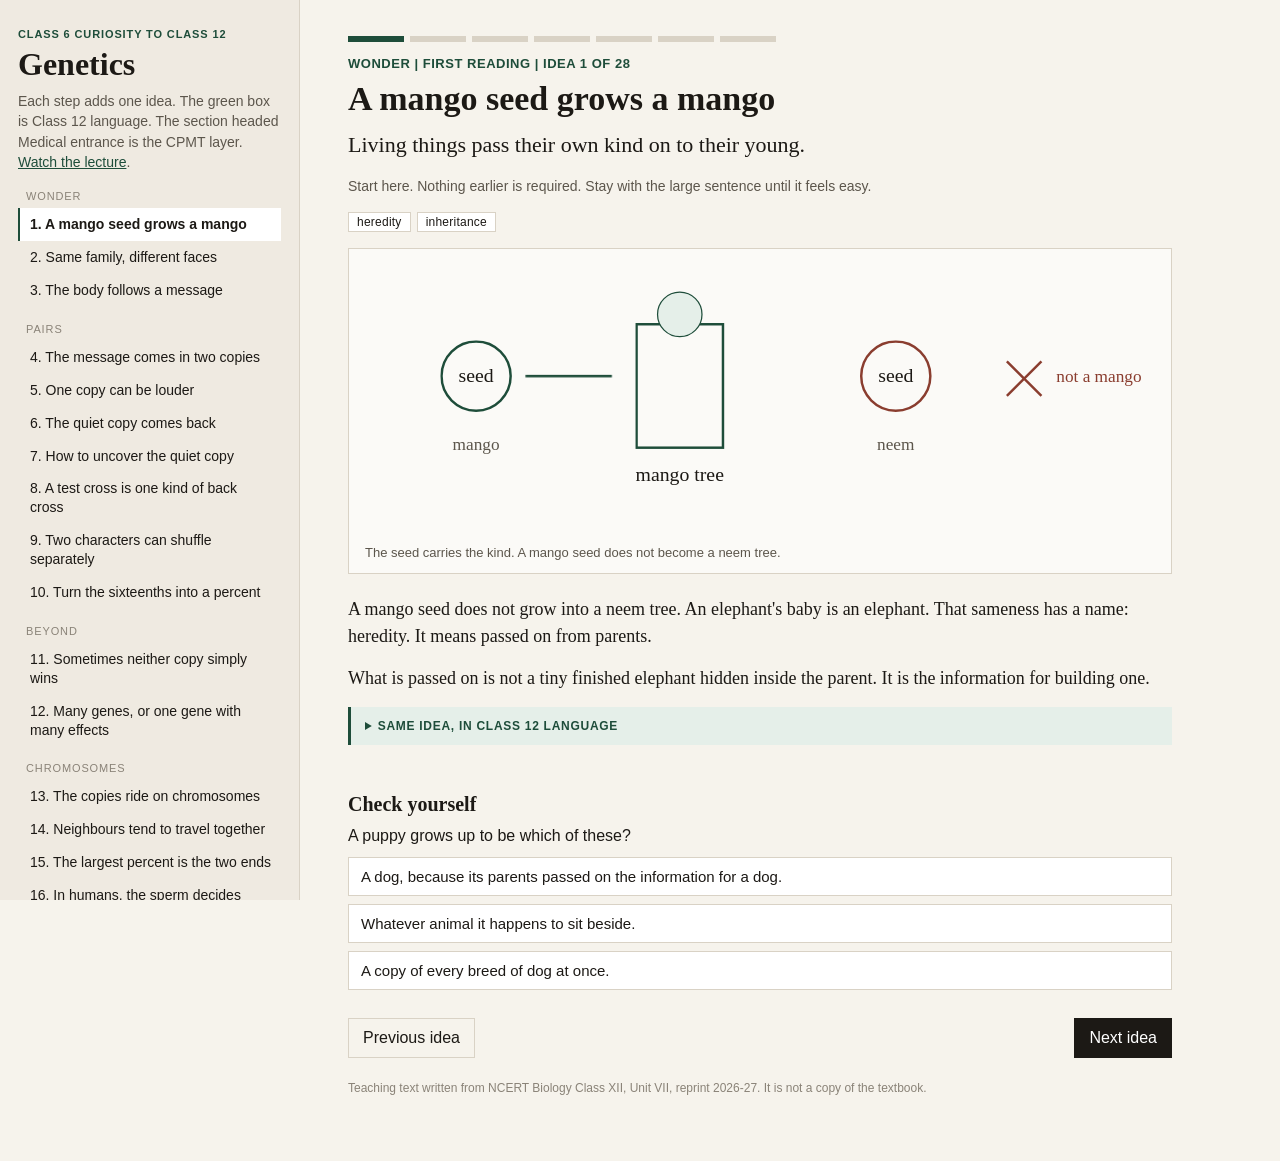
==== site/learn.html @ 9ec81111 "Add the Class 12 genetics lecture site. The site embeds the spoken lecture and the step-by-step less" ====
<!DOCTYPE html>
<html lang="en">
<head>
  <meta charset="utf-8">
  <meta name="viewport" content="width=device-width, initial-scale=1">
  <title>Study the ideas - Genetics</title>
  <link rel="stylesheet" href="styles.css">
</head>
<body>
  <div class="app">
    <aside id="rail">
      <div class="brand">
        <p class="eyebrow">Class 6 curiosity to Class 12</p>
        <h1>Genetics</h1>
        <p class="brand-note">Each step adds one idea. The green box is Class 12 language. The section headed Medical entrance is the CPMT layer. <a href="index.html">Watch the lecture</a>.</p>
      </div>
      <nav id="ladder" aria-label="Lessons"></nav>
    </aside>
    <main>
      <article id="lesson"></article>
      <div class="pager">
        <button type="button" id="prev">Previous idea</button>
        <button type="button" id="next">Next idea</button>
      </div>
      <p class="source">Teaching text written from NCERT Biology Class XII, Unit VII, reprint 2026-27. It is not a copy of the textbook.</p>
    </main>
  </div>
  <script src="lessons.js"></script>
  <script src="diagrams.js"></script>
  <script src="exams.js"></script>
  <script src="app.js"></script>
</body>
</html>
---- site/styles.css ----
:root {
  --ink: #1c1915;
  --muted: #5c564c;
  --faint: #8a8378;
  --paper: #f6f3ec;
  --panel: #efeae1;
  --line: #d9d2c5;
  --accent: #1e4d3a;
  --accent-soft: #e5efe9;
  --warn: #8a3d2f;
  --warn-soft: #f8ebe6;
  --ok: #1e4d3a;
  --shadow: none;
  color-scheme: light;
  font-family: "Segoe UI", "Source Sans 3", sans-serif;
}

* { box-sizing: border-box; }

html, body { margin: 0; background: var(--paper); color: var(--ink); }

.app {
  display: grid;
  grid-template-columns: 300px minmax(0, 1fr);
  min-height: 100vh;
}

aside {
  border-right: 1px solid var(--line);
  background: var(--panel);
  padding: 28px 18px 40px;
  position: sticky;
  top: 0;
  height: 100vh;
  overflow: auto;
}

.eyebrow {
  margin: 0;
  letter-spacing: 0.08em;
  text-transform: uppercase;
  font-size: 11px;
  color: var(--accent);
  font-weight: 650;
}

.brand h1 {
  font-family: Palatino, "Palatino Linotype", Georgia, serif;
  font-size: 32px;
  font-weight: 600;
  margin: 6px 0 8px;
}

.brand-note {
  margin: 0 0 18px;
  color: var(--muted);
  font-size: 14px;
  line-height: 1.45;
}

.stage-label {
  margin: 16px 8px 6px;
  font-size: 11px;
  letter-spacing: 0.08em;
  text-transform: uppercase;
  color: var(--faint);
}

.ladder-btn {
  display: block;
  width: 100%;
  text-align: left;
  border: 0;
  background: transparent;
  color: var(--ink);
  padding: 7px 10px;
  border-left: 2px solid transparent;
  cursor: pointer;
  font: inherit;
  font-size: 14px;
  line-height: 1.35;
}

.ladder-btn:hover { background: rgba(255, 255, 255, 0.45); }

.ladder-btn[aria-current="true"] {
  border-left-color: var(--accent);
  background: #fff;
  font-weight: 650;
}

main {
  padding: 36px 48px 64px;
  max-width: 920px;
}

.meter {
  display: flex;
  gap: 6px;
  margin: 0 0 14px;
}

.meter span {
  height: 6px;
  width: 56px;
  background: var(--line);
}

.meter span.on { background: var(--accent); }

.kicker {
  margin: 0;
  color: var(--accent);
  font-size: 13px;
  font-weight: 650;
  letter-spacing: 0.04em;
  text-transform: uppercase;
}

h2 {
  font-family: Palatino, "Palatino Linotype", Georgia, serif;
  font-size: 34px;
  line-height: 1.15;
  font-weight: 600;
  margin: 8px 0 12px;
}

.idea {
  font-family: Palatino, "Palatino Linotype", Georgia, serif;
  font-size: 22px;
  line-height: 1.35;
  margin: 0 0 18px;
}

.rests {
  color: var(--muted);
  font-size: 14px;
  margin: 0 0 18px;
}

.prose p {
  font-family: Palatino, "Palatino Linotype", Georgia, serif;
  font-size: 18px;
  line-height: 1.55;
  margin: 0 0 14px;
}

figure.diagram {
  margin: 8px 0 22px;
  border: 1px solid var(--line);
  background: #fbfaf7;
  padding: 16px 16px 10px;
}

figure.diagram svg, figure.diagram .fig-html { width: 100%; height: auto; display: block; }

figcaption {
  color: var(--muted);
  font-size: 13px;
  line-height: 1.4;
  margin-top: 8px;
}

.precision {
  border-left: 3px solid var(--accent);
  background: var(--accent-soft);
  padding: 12px 14px;
  margin: 6px 0 22px;
}

.precision strong {
  display: block;
  font-size: 12px;
  letter-spacing: 0.06em;
  text-transform: uppercase;
  margin-bottom: 4px;
}

.precision p { margin: 0; font-size: 15px; line-height: 1.45; }

.check {
  margin-top: 8px;
  padding-top: 8px;
}

.check h3 {
  font-family: Palatino, "Palatino Linotype", Georgia, serif;
  font-size: 20px;
  margin: 18px 0 8px;
}

.prompt { margin: 0 0 10px; font-size: 16px; line-height: 1.45; }

.choice {
  display: block;
  width: 100%;
  text-align: left;
  margin: 0 0 8px;
  padding: 10px 12px;
  border: 1px solid var(--line);
  background: #fff;
  font: inherit;
  font-size: 15px;
  cursor: pointer;
  color: var(--ink);
}

.choice:hover { border-color: var(--accent); }

.choice.right { border-color: var(--ok); background: var(--accent-soft); }
.choice.wrong { border-color: var(--warn); background: var(--warn-soft); }
.choice:disabled { cursor: default; }

.why {
  margin: 4px 0 16px;
  color: var(--muted);
  font-size: 14px;
  line-height: 1.45;
}

.pager {
  display: flex;
  justify-content: space-between;
  gap: 12px;
  margin-top: 28px;
}

.pager button {
  border: 1px solid var(--ink);
  background: var(--ink);
  color: #fff;
  font: inherit;
  padding: 10px 14px;
  cursor: pointer;
}

.pager button:disabled {
  background: transparent;
  color: var(--faint);
  border-color: var(--line);
  cursor: default;
}

#prev { background: transparent; color: var(--ink); }

.grid-fig {
  width: 100%;
  border-collapse: collapse;
  font-size: 14px;
}

.grid-fig th, .grid-fig td {
  border: 1px solid var(--line);
  padding: 8px;
  text-align: center;
}

.grid-fig th { background: var(--panel); font-weight: 650; }

.cards { display: flex; flex-wrap: wrap; gap: 10px; }
.card {
  border: 1px solid var(--line);
  background: #fff;
  padding: 10px 12px;
  min-width: 120px;
}
.card b { display: block; font-size: 16px; }
.card span { color: var(--muted); font-size: 13px; }

.gen-row { display: flex; gap: 16px; align-items: center; margin: 8px 0; }
.gen-label { width: 72px; color: var(--muted); font-size: 13px; }
.arrow { color: var(--faint); padding: 0 4px; }

.words { display: flex; flex-wrap: wrap; gap: 6px; margin: 0 0 16px; }
.words span {
  border: 1px solid var(--line);
  background: #fff;
  padding: 2px 8px;
  font-size: 12px;
  letter-spacing: 0.02em;
}

.work {
  border-left: 3px solid var(--warn);
  background: var(--warn-soft);
  padding: 12px 14px;
  margin: 6px 0 22px;
}
.work .prompt { margin: 0 0 8px; }
.work summary {
  cursor: pointer;
  font-size: 14px;
  font-weight: 650;
}
.work summary:focus-visible { outline: 2px solid var(--warn); outline-offset: 2px; }
.work ol { margin: 8px 0 0; padding-left: 18px; }
.work li { margin: 0 0 6px; font-size: 15px; line-height: 1.45; }

.precision summary {
  cursor: pointer;
  font-size: 12px;
  letter-spacing: 0.06em;
  text-transform: uppercase;
  font-weight: 650;
  color: var(--accent);
}
.precision summary:focus-visible { outline: 2px solid var(--accent); outline-offset: 2px; }
.precision p { margin: 8px 0 0; }

.entrance {
  margin-top: 8px;
  padding-top: 4px;
  border-top: 1px solid var(--line);
}
.entrance h3 {
  font-family: Palatino, "Palatino Linotype", Georgia, serif;
  font-size: 20px;
  margin: 16px 0 8px;
}
.entrance > p {
  font-size: 15px;
  line-height: 1.5;
  margin: 0 0 12px;
}
.drill-item { margin: 0 0 16px; }

.widget { margin-top: 12px; }
.widget label { display: block; font-size: 14px; margin: 0 0 8px; }
.widget select, .widget input[type="range"] { font: inherit; }
.widget select { padding: 6px 8px; background: #fff; border: 1px solid var(--line); color: var(--ink); }
.widget .result { margin: 8px 0 0; font-size: 15px; }

.stack-bar { display: flex; height: 22px; width: 100%; border: 1px solid var(--line); margin-top: 8px; }
.stack-bar div { height: 100%; }
.seg-dom { background: var(--accent); }
.seg-het { background: #7d9a86; }
.seg-rec { background: var(--warn); }
.legend { display: flex; gap: 14px; margin-top: 6px; font-size: 12px; color: var(--muted); }
.legend i { display: inline-block; width: 10px; height: 10px; margin-right: 4px; vertical-align: -1px; }

.codon-wrap { overflow-x: auto; }
.codon-table { font-size: 12px; min-width: 520px; }
.codon-table td.stop { color: var(--warn); font-weight: 650; }

.source {
  margin: 22px 0 0;
  color: var(--faint);
  font-size: 12px;
  line-height: 1.4;
}

.choice:focus-visible, .ladder-btn:focus-visible, .pager button:focus-visible {
  outline: 2px solid var(--accent);
  outline-offset: 2px;
}

@media (prefers-reduced-motion: no-preference) {
  .rise {
    animation: rise 0.7s ease both;
  }
  .d1 { animation-delay: 0.25s; }
  .d2 { animation-delay: 0.55s; }
  .d3 { animation-delay: 0.9s; }
  .d4 { animation-delay: 1.2s; }
  .d5 { animation-delay: 1.55s; }
  .d6 { animation-delay: 1.9s; }

  .draw {
    stroke-dasharray: 120;
    stroke-dashoffset: 120;
    animation: draw 0.9s ease forwards;
  }
  .draw.long {
    stroke-dasharray: 700;
    stroke-dashoffset: 700;
    animation-duration: 1.6s;
  }
  .draw.d2 { animation-delay: 0.45s; }
  .draw.d3 { animation-delay: 0.9s; }

  .bond {
    stroke-dasharray: 90;
    stroke-dashoffset: 90;
    animation: draw 0.45s ease forwards;
  }

  .pop {
    transform-box: fill-box;
    transform-origin: center;
    animation: pop 0.45s ease both;
  }

  .slide-pair {
    animation: slide-pair 3.2s ease-in-out infinite;
  }

  .lift {
    transform-box: fill-box;
    animation: lift 2.8s ease-in-out infinite;
  }

  .pulse-letter {
    animation: pulse-letter 1.6s ease-in-out infinite;
  }

  .flow {
    animation: flow 2.4s ease-in-out infinite;
  }

  @keyframes rise {
    from { opacity: 0; transform: translateY(10px); }
    to { opacity: 1; transform: none; }
  }
  @keyframes draw {
    to { stroke-dashoffset: 0; }
  }
  @keyframes pop {
    from { opacity: 0; transform: scale(0.6); }
    to { opacity: 1; transform: none; }
  }
  @keyframes slide-pair {
    0%, 35% { transform: translate(0, 0); }
    55%, 100% { transform: translate(28px, 0); }
  }
  @keyframes lift {
    0%, 30% { transform: translate(0, 0); }
    55%, 80% { transform: translate(0, -28px); }
    100% { transform: translate(0, 0); }
  }
  @keyframes pulse-letter {
    0%, 100% { fill: #1c1915; color: #1c1915; }
    40% { fill: #8a3d2f; color: #8a3d2f; }
  }
  @keyframes flow {
    0%, 100% { transform: translateX(0); opacity: 0.35; }
    50% { transform: translateX(10px); opacity: 1; }
  }
}

@media (prefers-reduced-motion: reduce) {
  .rise, .draw, .bond, .pop, .slide-pair, .lift, .pulse-letter, .flow {
    animation: none;
  }
}

body.home {
  max-width: 960px;
  margin: 0 auto;
  padding: 36px 24px 64px;
}
.home-head h1 {
  font-family: Palatino, "Palatino Linotype", Georgia, serif;
  font-size: 48px;
  font-weight: 600;
  margin: 8px 0 12px;
}
.lede {
  font-family: Palatino, "Palatino Linotype", Georgia, serif;
  font-size: 20px;
  line-height: 1.45;
  max-width: 42rem;
  margin: 0 0 16px;
}
.study-link {
  display: inline-block;
  background: var(--ink);
  color: #fff;
  text-decoration: none;
  padding: 10px 14px;
}
.study-link:focus-visible { outline: 2px solid var(--accent); outline-offset: 3px; }
.player { margin: 28px 0 8px; }
.player video {
  width: 100%;
  height: auto;
  background: #1c1915;
  display: block;
}
.player figcaption {
  margin-top: 8px;
}
.chapters {
  display: flex;
  flex-direction: column;
  gap: 8px;
  max-width: 36rem;
}
.chapters button {
  text-align: left;
  font: inherit;
  font-size: 15px;
  background: #fff;
  color: var(--ink);
  border: 1px solid var(--line);
  padding: 10px 12px;
  cursor: pointer;
}
.chapters button:hover { border-color: var(--accent); }
.chapters button:focus-visible { outline: 2px solid var(--accent); outline-offset: 2px; }
.brand-note a { color: var(--accent); }

@media (max-width: 700px) {
  .app { display: flex; flex-direction: column; }
  .app main { order: -1; padding: 24px 18px 48px; }
  aside {
    position: relative;
    height: auto;
    max-height: 38vh;
    border-right: 0;
    border-bottom: 1px solid var(--line);
  }
  h2 { font-size: 28px; }
}
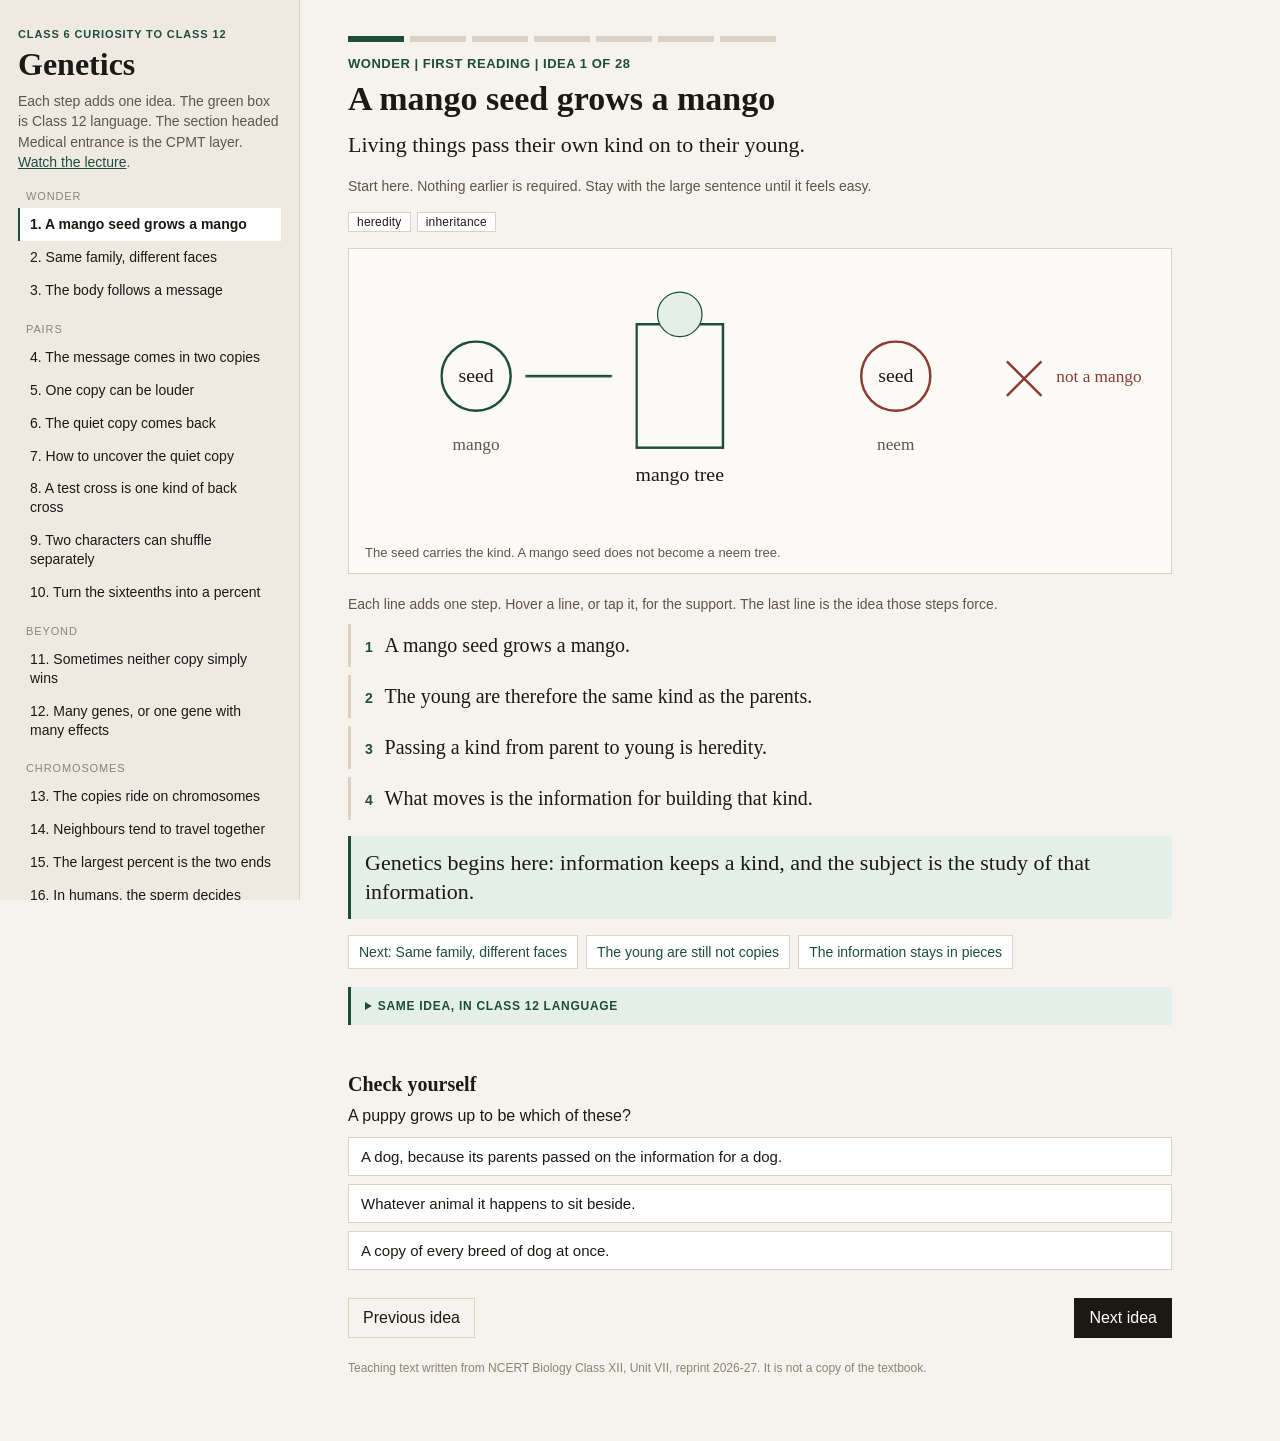
==== commit 1a540ae4: "Explain genes, linkage, and Hardy-Weinberg on the lesson pages. The crowd page now walks through the" ====
--- a/site/learn.html
+++ b/site/learn.html
@@ -26,6 +26,7 @@
     </main>
   </div>
   <script src="lessons.js"></script>
+  <script src="onions.js"></script>
   <script src="diagrams.js"></script>
   <script src="exams.js"></script>
   <script src="app.js"></script>
--- a/site/styles.css
+++ b/site/styles.css
@@ -338,6 +338,41 @@
 .legend { display: flex; gap: 14px; margin-top: 6px; font-size: 12px; color: var(--muted); }
 .legend i { display: inline-block; width: 10px; height: 10px; margin-right: 4px; vertical-align: -1px; }
 
+.hw-story { max-width: 40rem; }
+.hw-step { margin: 18px 0 8px; font-weight: 650; color: var(--accent); }
+.hw-copies {
+  display: grid;
+  grid-template-columns: repeat(10, minmax(0, 36px));
+  gap: 8px;
+  margin: 4px 0 8px;
+  max-width: 100%;
+}
+.hw-chip {
+  width: 100%;
+  aspect-ratio: 1;
+  border-radius: 50%;
+  display: grid;
+  place-items: center;
+  color: #fff;
+  font-weight: 650;
+}
+.hw-chip.bigA { background: var(--accent); }
+.hw-chip.smalla { background: var(--warn); }
+.hw-meet { width: 100%; border-collapse: collapse; margin: 8px 0 12px; }
+.hw-meet th, .hw-meet td {
+  border: 1px solid var(--line);
+  padding: 10px 8px;
+  text-align: center;
+  vertical-align: middle;
+}
+.hw-meet th { background: var(--panel); font-weight: 650; font-size: 14px; }
+.hw-meet td b { display: block; font-size: 20px; }
+.hw-meet td span { display: block; margin-top: 4px; color: var(--muted); font-size: 13px; }
+.hw-meet td.het { background: var(--accent-soft); }
+.hw-meet td.dom { background: #f7faf8; }
+.hw-meet td.rec { background: var(--warn-soft); }
+.hw-formula { margin: 6px 0; font-size: 18px; color: var(--accent); }
+
 .codon-wrap { overflow-x: auto; }
 .codon-table { font-size: 12px; min-width: 520px; }
 .codon-table td.stop { color: var(--warn); font-weight: 650; }
@@ -483,8 +518,11 @@
   display: flex;
   flex-direction: column;
   gap: 8px;
-  max-width: 36rem;
-}
+  max-width: 40rem;
+}
+.chapter-row { display: flex; gap: 8px; align-items: center; }
+.chapter-row button { flex: 1; }
+.core a { color: var(--accent); }
 .chapters button {
   text-align: left;
   font: inherit;
@@ -498,6 +536,71 @@
 .chapters button:hover { border-color: var(--accent); }
 .chapters button:focus-visible { outline: 2px solid var(--accent); outline-offset: 2px; }
 .brand-note a { color: var(--accent); }
+
+.onion-help {
+  color: var(--muted);
+  font-size: 14px;
+  margin: 0 0 12px;
+}
+.ring {
+  position: relative;
+  border-left: 3px solid var(--line);
+  padding: 8px 12px 8px 14px;
+  margin: 0 0 8px;
+  cursor: help;
+}
+.ring:hover, .ring:focus, .ring.open { border-left-color: var(--accent); background: #fff; }
+.ring-line { margin: 0; font-family: Palatino, "Palatino Linotype", Georgia, serif; font-size: 20px; line-height: 1.35; }
+.ring-n {
+  display: inline-block;
+  width: 1.4em;
+  color: var(--accent);
+  font-family: "Segoe UI", sans-serif;
+  font-size: 14px;
+  font-weight: 650;
+}
+.support {
+  display: none;
+  margin: 8px 0 0;
+  color: var(--muted);
+  font-size: 15px;
+  line-height: 1.45;
+  max-width: 42rem;
+}
+.ring:hover .support, .ring:focus .support, .ring.open .support { display: block; }
+.core {
+  font-family: Palatino, "Palatino Linotype", Georgia, serif;
+  font-size: 22px;
+  line-height: 1.35;
+  margin: 16px 0;
+  padding: 12px 14px;
+  background: var(--accent-soft);
+  border-left: 3px solid var(--accent);
+}
+.jumps { display: flex; flex-wrap: wrap; gap: 8px; margin: 0 0 18px; }
+.jumps a, .home-jump {
+  color: var(--accent);
+  text-decoration: none;
+  border: 1px solid var(--line);
+  background: #fff;
+  padding: 8px 10px;
+  font-size: 14px;
+}
+.jumps a:hover, .home-jump:hover { border-color: var(--accent); }
+.home-onion { margin: 8px 0 28px; }
+.home-ring {
+  display: grid;
+  grid-template-columns: 220px minmax(0, 1fr);
+  gap: 16px;
+  align-items: center;
+  margin: 0 0 14px;
+  position: relative;
+}
+.home-ring figure.diagram { margin: 0; padding: 8px; }
+.home-ring .ring { margin: 0; }
+@media (max-width: 700px) {
+  .home-ring { grid-template-columns: 1fr; }
+}
 
 @media (max-width: 700px) {
   .app { display: flex; flex-direction: column; }
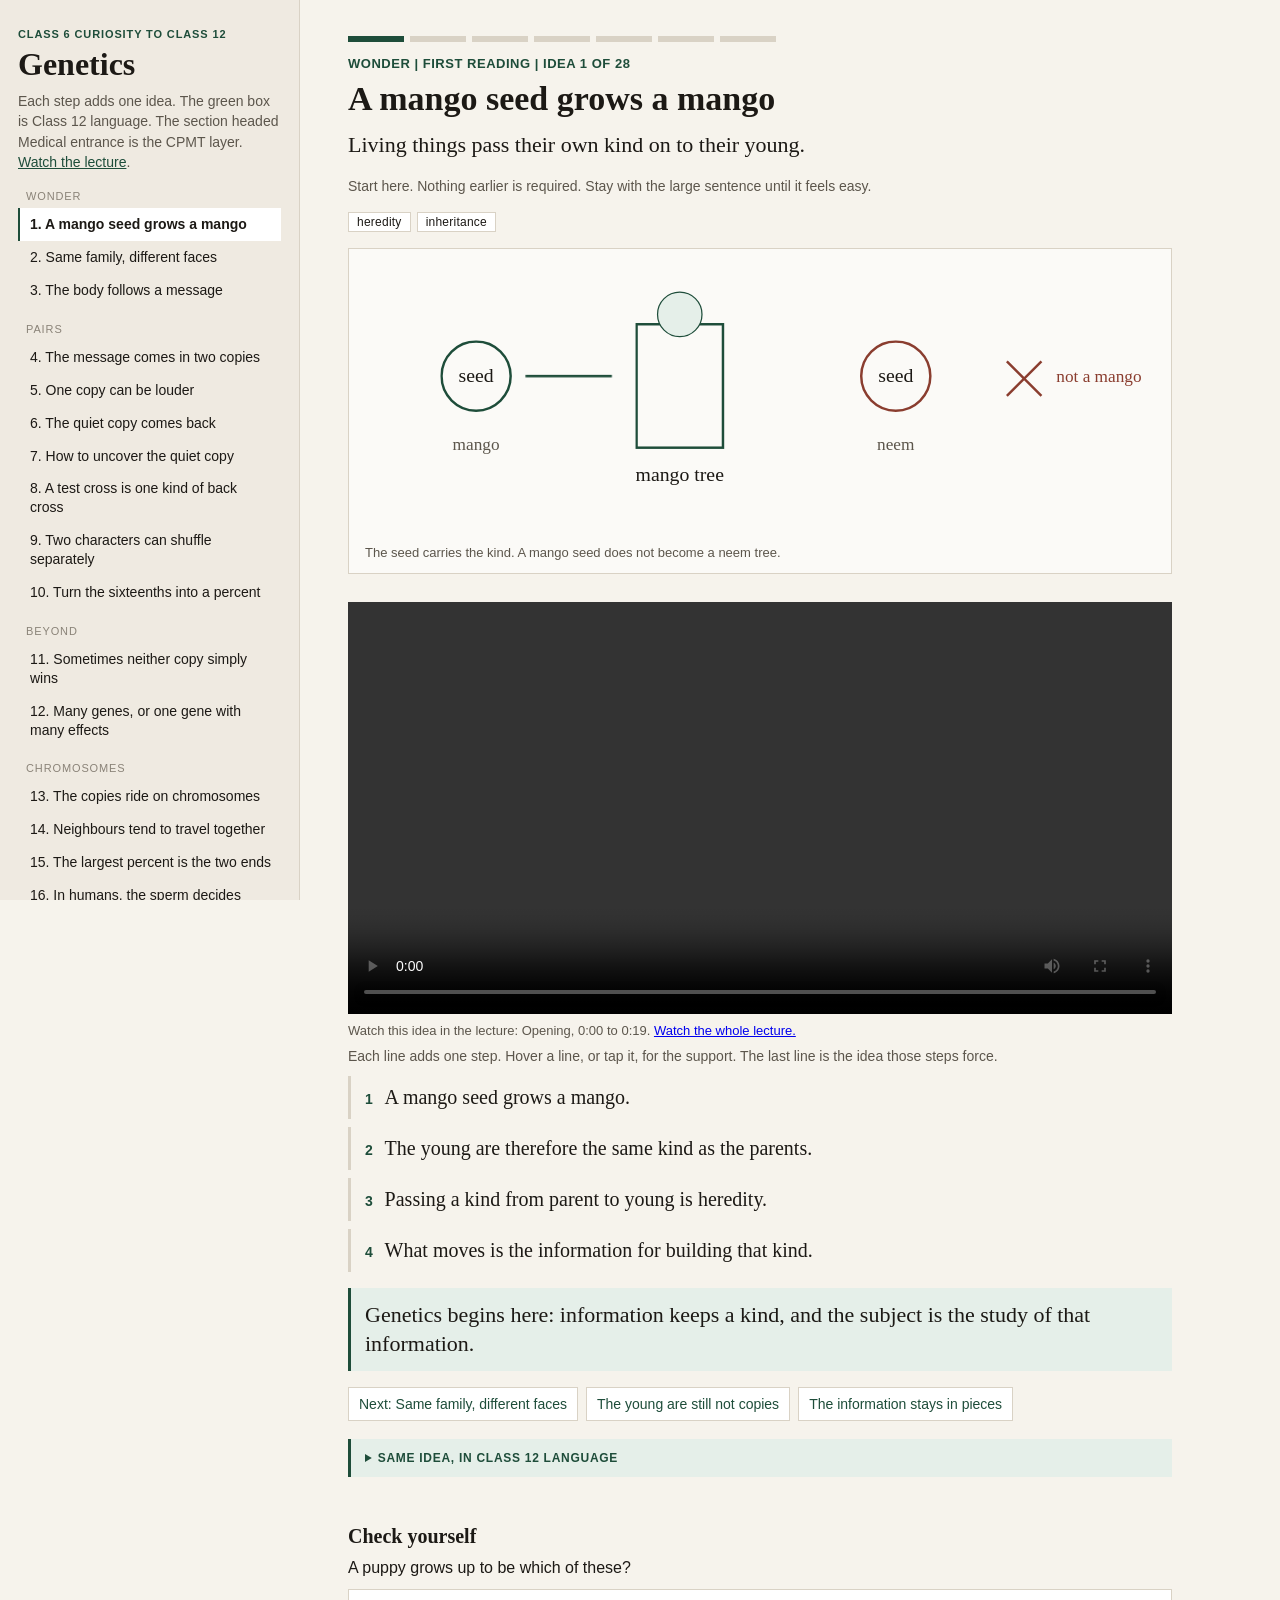
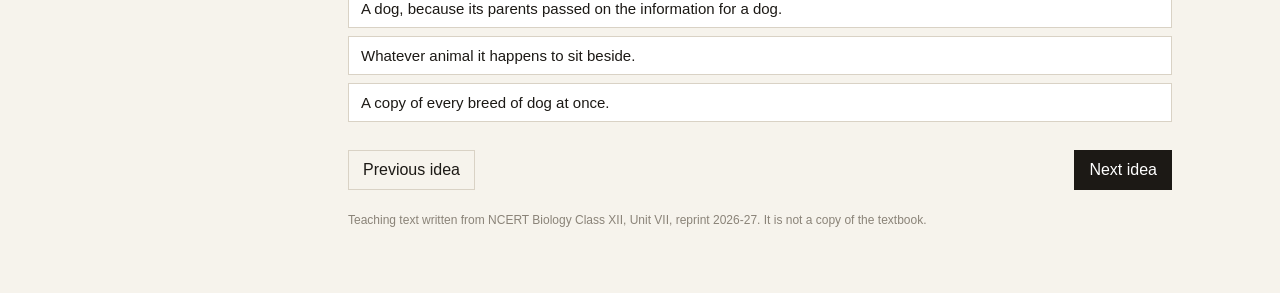
==== commit de201436: "Show the matching lecture clip on every lesson page. Each lesson plays its own part of the lecture v" ====
--- a/site/learn.html
+++ b/site/learn.html
@@ -29,6 +29,7 @@
   <script src="onions.js"></script>
   <script src="diagrams.js"></script>
   <script src="exams.js"></script>
+  <script src="chapter-times.js"></script>
   <script src="app.js"></script>
 </body>
 </html>
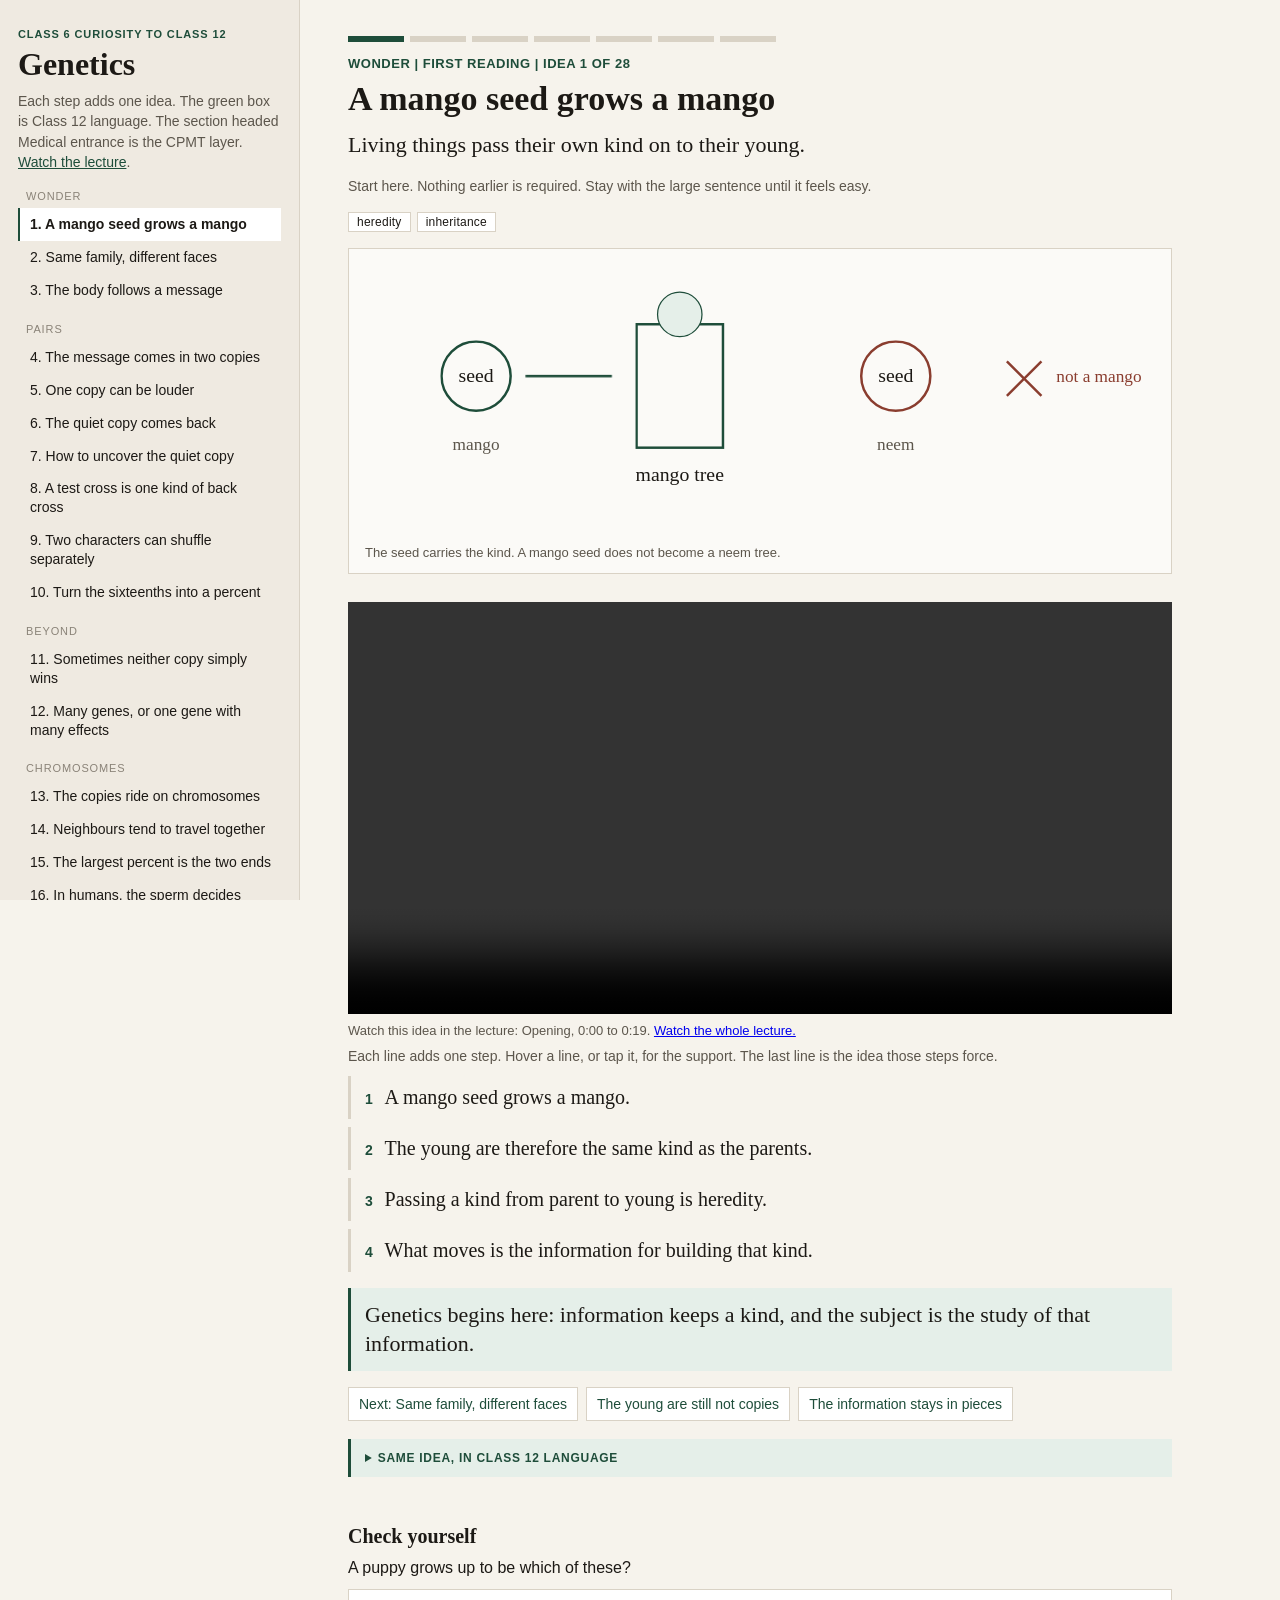
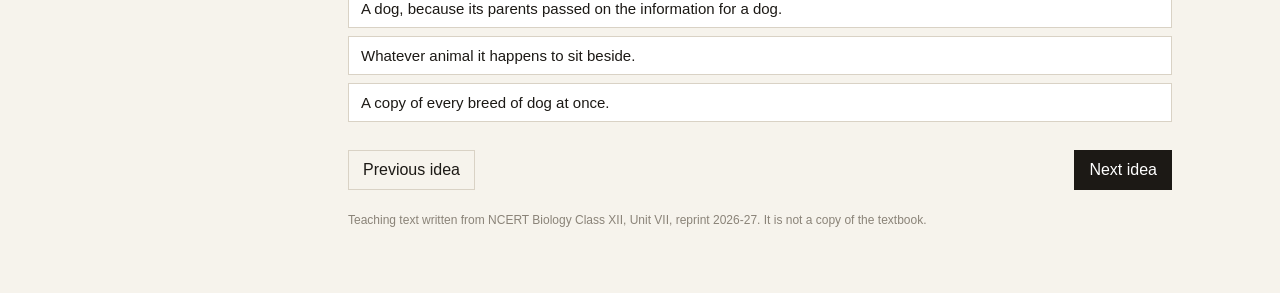
==== commit 6dbec25c: "Let the lecture video start before it finishes downloading. The video index now sits at the front of" ====
--- a/site/learn.html
+++ b/site/learn.html
@@ -4,7 +4,7 @@
   <meta charset="utf-8">
   <meta name="viewport" content="width=device-width, initial-scale=1">
   <title>Study the ideas - Genetics</title>
-  <link rel="stylesheet" href="styles.css">
+  <link rel="stylesheet" href="styles.css?v=2">
 </head>
 <body>
   <div class="app">
@@ -25,11 +25,11 @@
       <p class="source">Teaching text written from NCERT Biology Class XII, Unit VII, reprint 2026-27. It is not a copy of the textbook.</p>
     </main>
   </div>
-  <script src="lessons.js"></script>
-  <script src="onions.js"></script>
-  <script src="diagrams.js"></script>
-  <script src="exams.js"></script>
-  <script src="chapter-times.js"></script>
-  <script src="app.js"></script>
+  <script src="lessons.js?v=2"></script>
+  <script src="onions.js?v=2"></script>
+  <script src="diagrams.js?v=2"></script>
+  <script src="exams.js?v=2"></script>
+  <script src="chapter-times.js?v=2"></script>
+  <script src="app.js?v=2"></script>
 </body>
 </html>
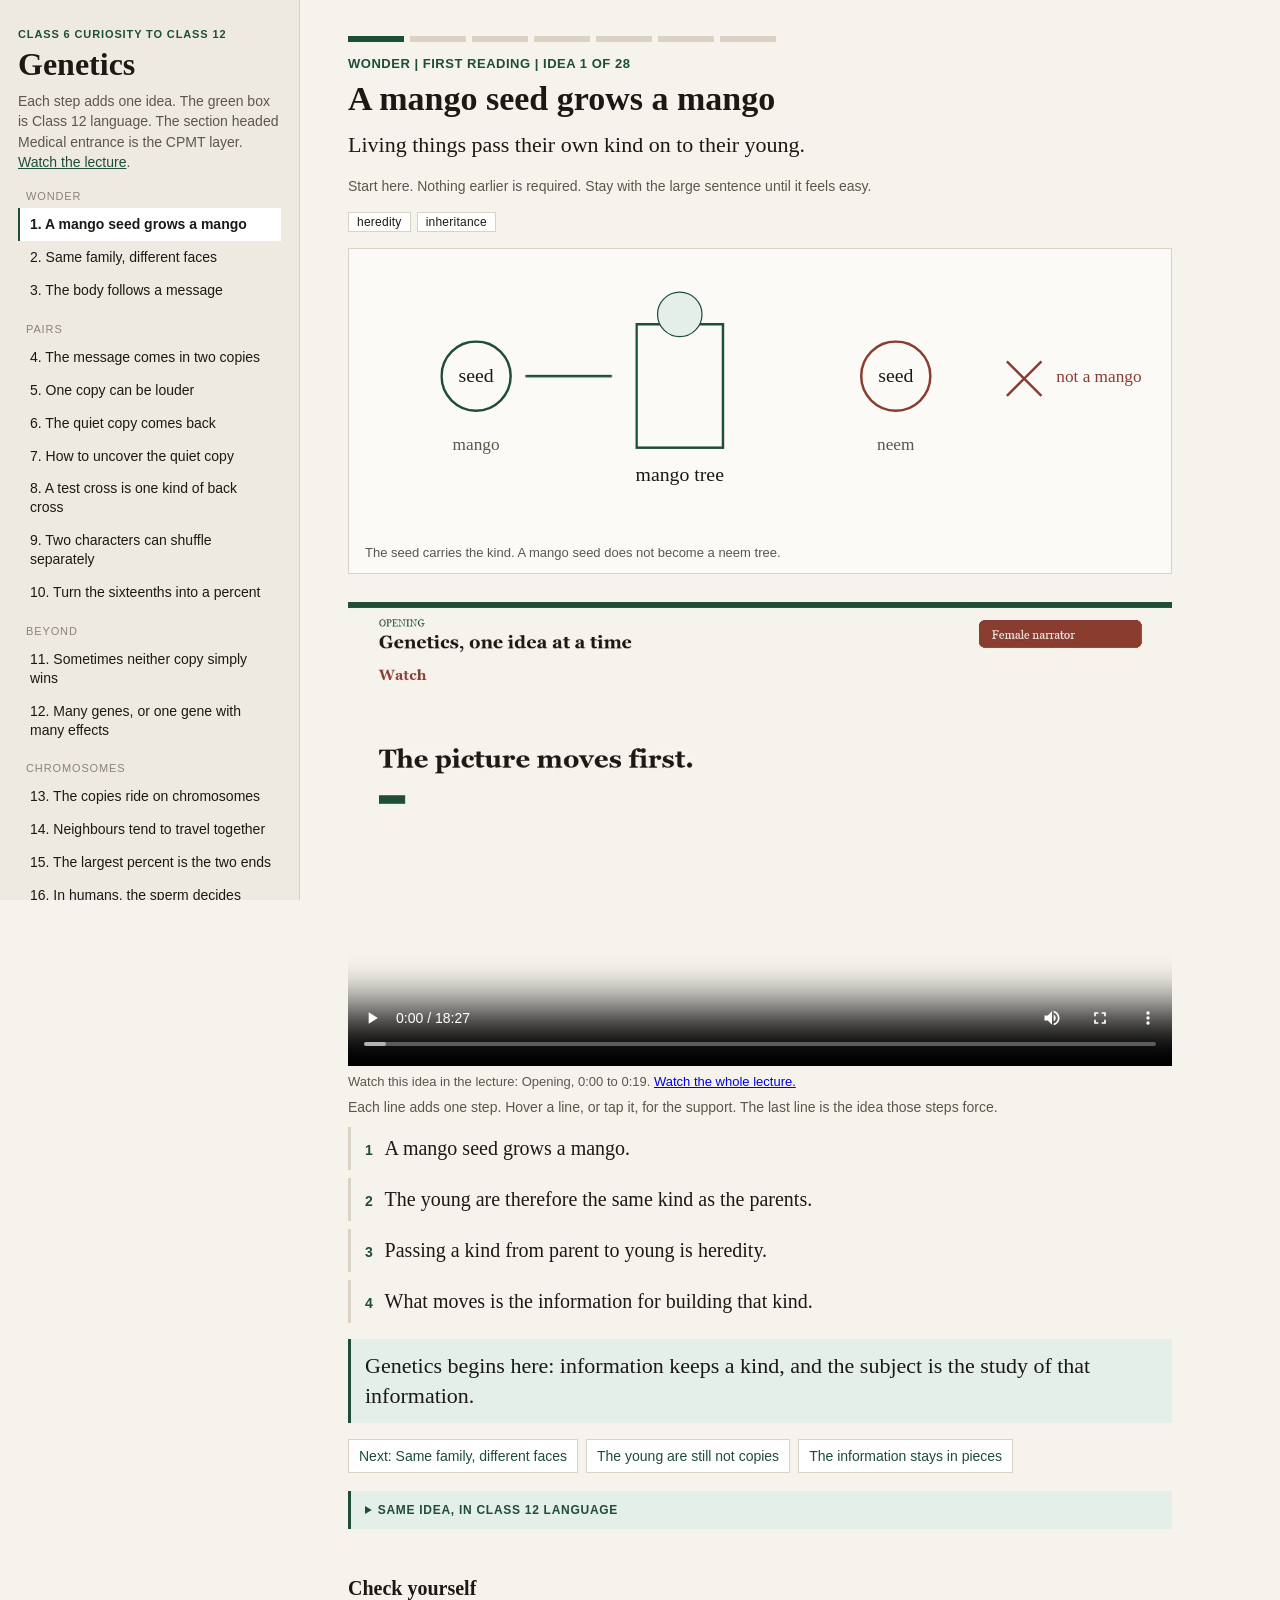
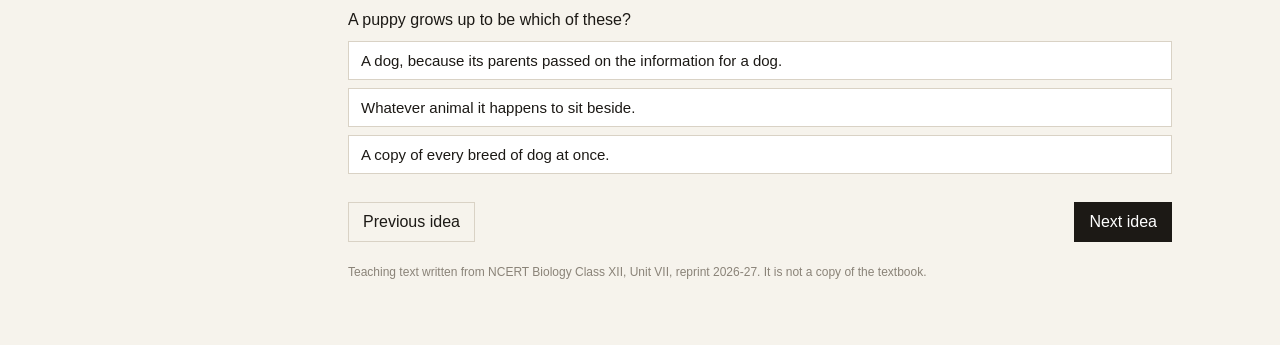
==== commit 466a6cee: "Bump asset versions so browsers load the WebM-aware player. Co-Authored-By: Claude Opus 5.5 <noreply" ====
--- a/site/learn.html
+++ b/site/learn.html
@@ -4,7 +4,7 @@
   <meta charset="utf-8">
   <meta name="viewport" content="width=device-width, initial-scale=1">
   <title>Study the ideas - Genetics</title>
-  <link rel="stylesheet" href="styles.css?v=2">
+  <link rel="stylesheet" href="styles.css?v=3">
 </head>
 <body>
   <div class="app">
@@ -25,11 +25,11 @@
       <p class="source">Teaching text written from NCERT Biology Class XII, Unit VII, reprint 2026-27. It is not a copy of the textbook.</p>
     </main>
   </div>
-  <script src="lessons.js?v=2"></script>
-  <script src="onions.js?v=2"></script>
-  <script src="diagrams.js?v=2"></script>
-  <script src="exams.js?v=2"></script>
-  <script src="chapter-times.js?v=2"></script>
-  <script src="app.js?v=2"></script>
+  <script src="lessons.js?v=3"></script>
+  <script src="onions.js?v=3"></script>
+  <script src="diagrams.js?v=3"></script>
+  <script src="exams.js?v=3"></script>
+  <script src="chapter-times.js?v=3"></script>
+  <script src="app.js?v=3"></script>
 </body>
 </html>
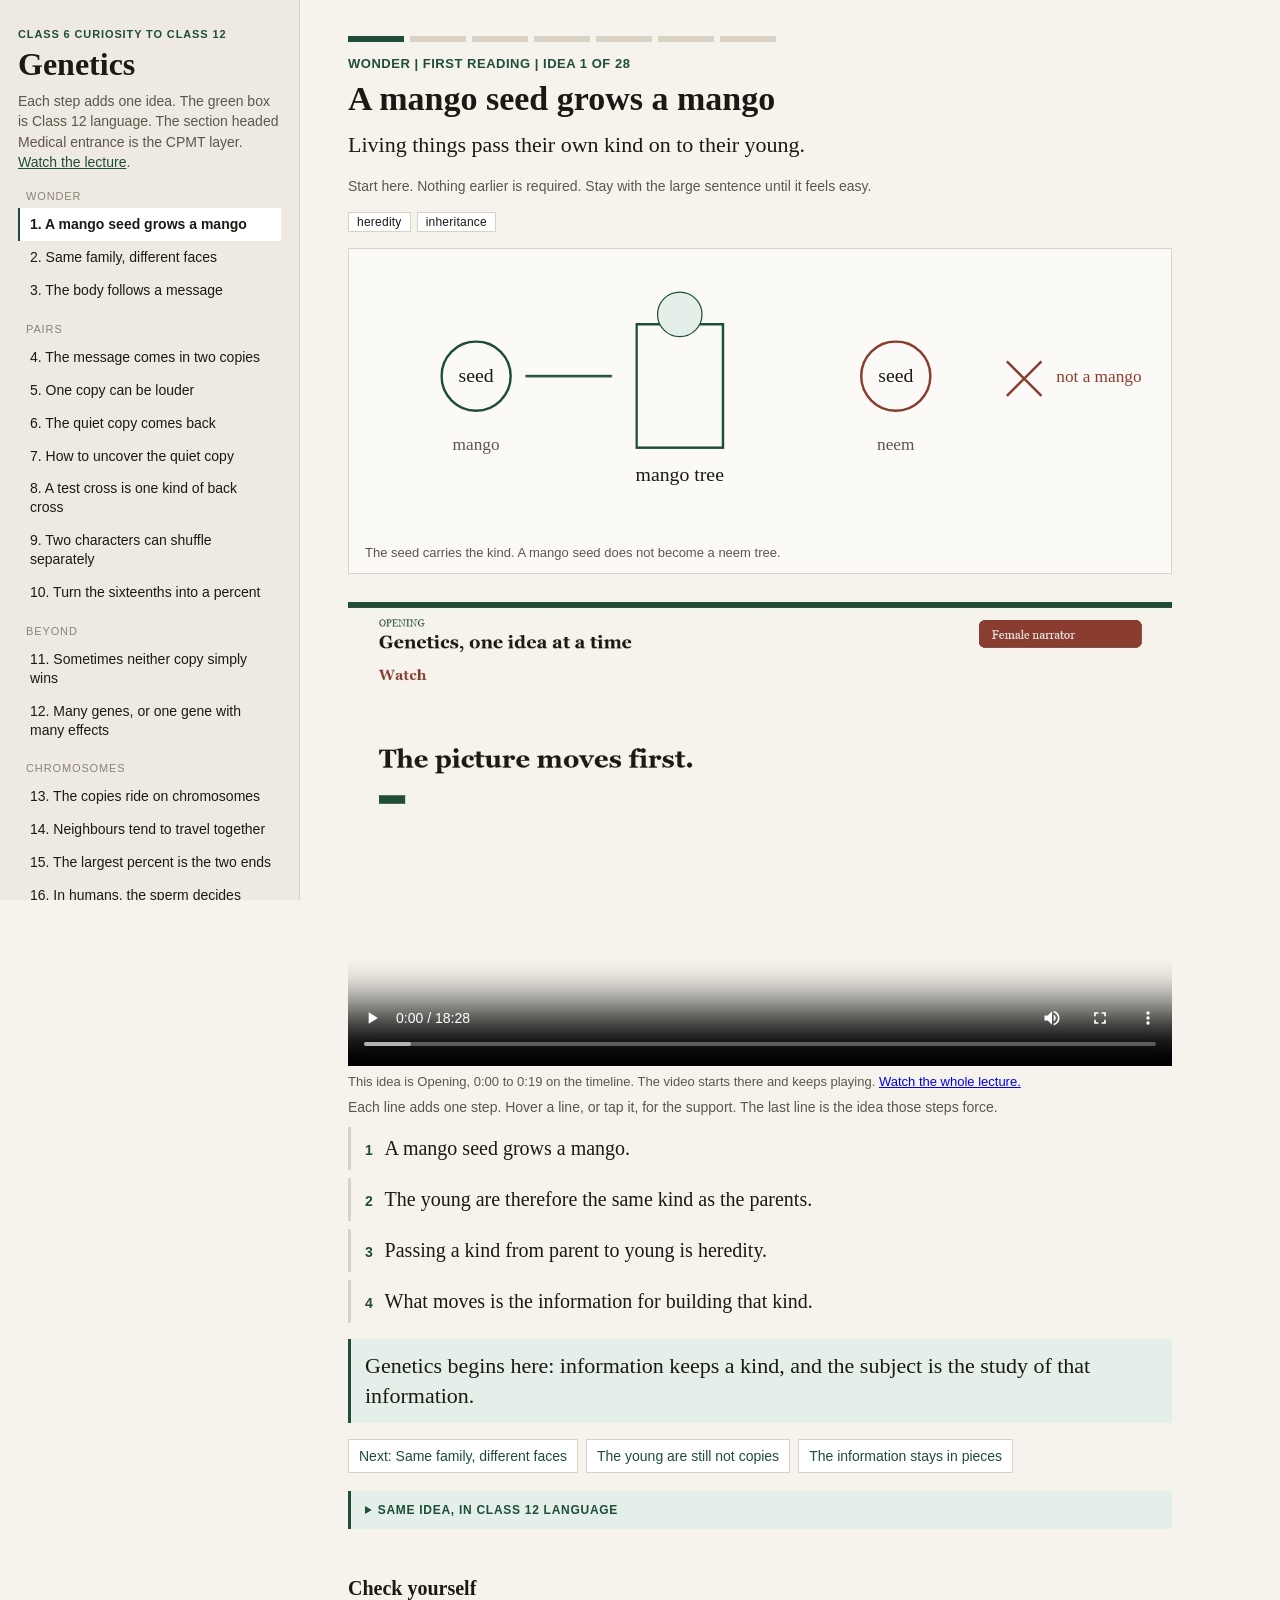
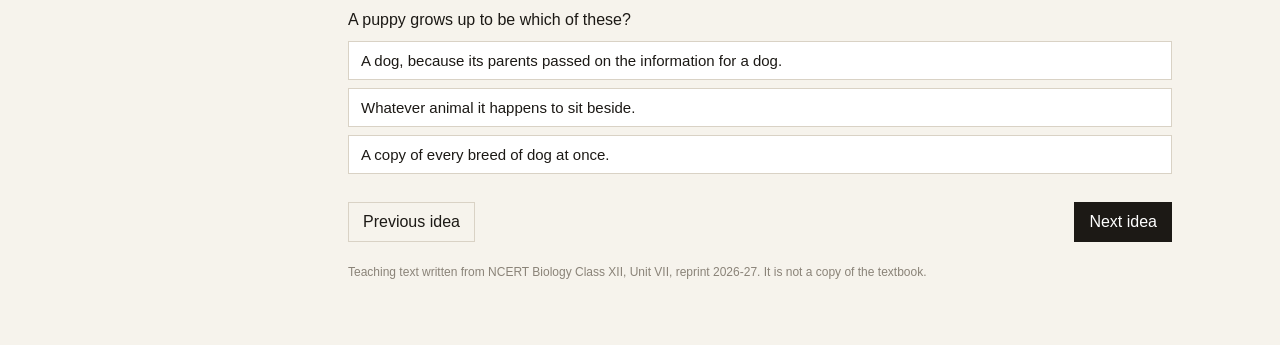
==== commit 84258484: "Put the voice back in step with the picture, and stop freezing lesson videos. The voice was delayed " ====
--- a/site/learn.html
+++ b/site/learn.html
@@ -4,7 +4,7 @@
   <meta charset="utf-8">
   <meta name="viewport" content="width=device-width, initial-scale=1">
   <title>Study the ideas - Genetics</title>
-  <link rel="stylesheet" href="styles.css?v=3">
+  <link rel="stylesheet" href="styles.css?v=4">
 </head>
 <body>
   <div class="app">
@@ -25,11 +25,11 @@
       <p class="source">Teaching text written from NCERT Biology Class XII, Unit VII, reprint 2026-27. It is not a copy of the textbook.</p>
     </main>
   </div>
-  <script src="lessons.js?v=3"></script>
-  <script src="onions.js?v=3"></script>
-  <script src="diagrams.js?v=3"></script>
-  <script src="exams.js?v=3"></script>
-  <script src="chapter-times.js?v=3"></script>
-  <script src="app.js?v=3"></script>
+  <script src="lessons.js?v=4"></script>
+  <script src="onions.js?v=4"></script>
+  <script src="diagrams.js?v=4"></script>
+  <script src="exams.js?v=4"></script>
+  <script src="chapter-times.js?v=4"></script>
+  <script src="app.js?v=4"></script>
 </body>
 </html>
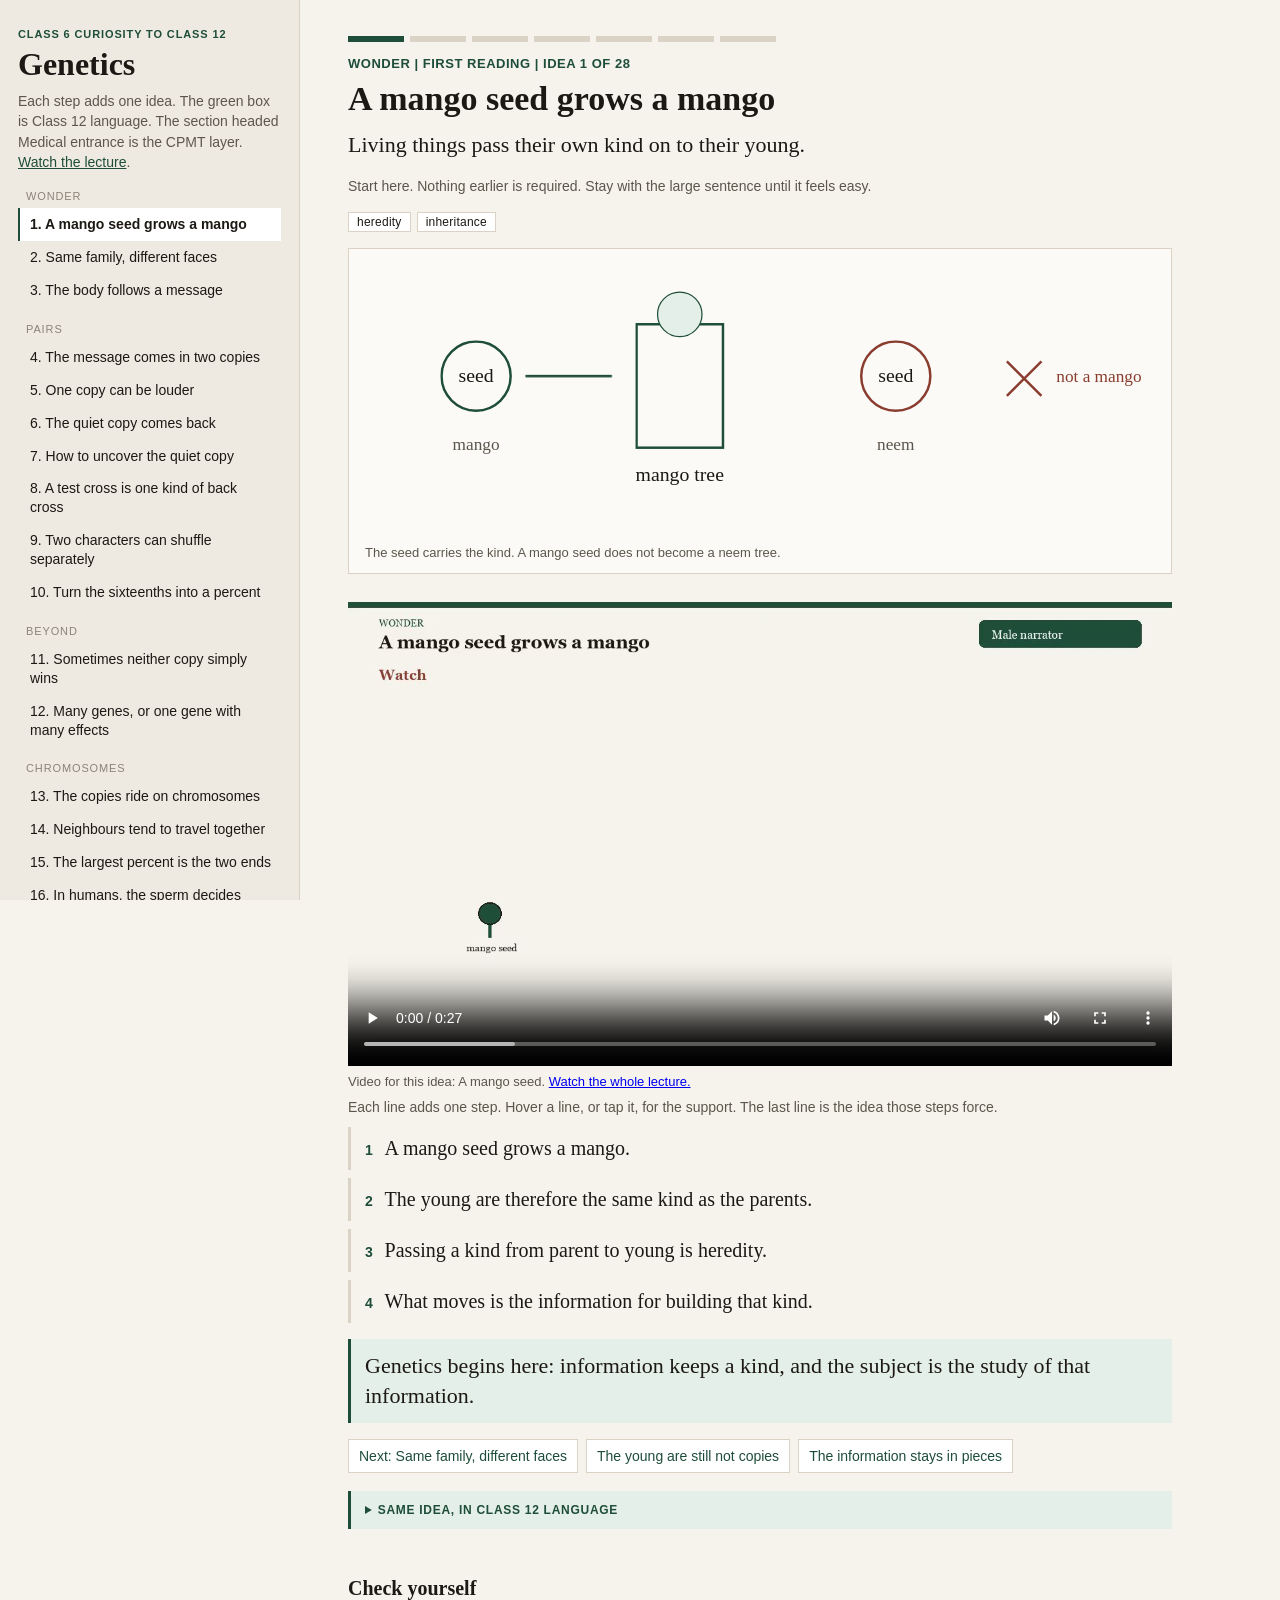
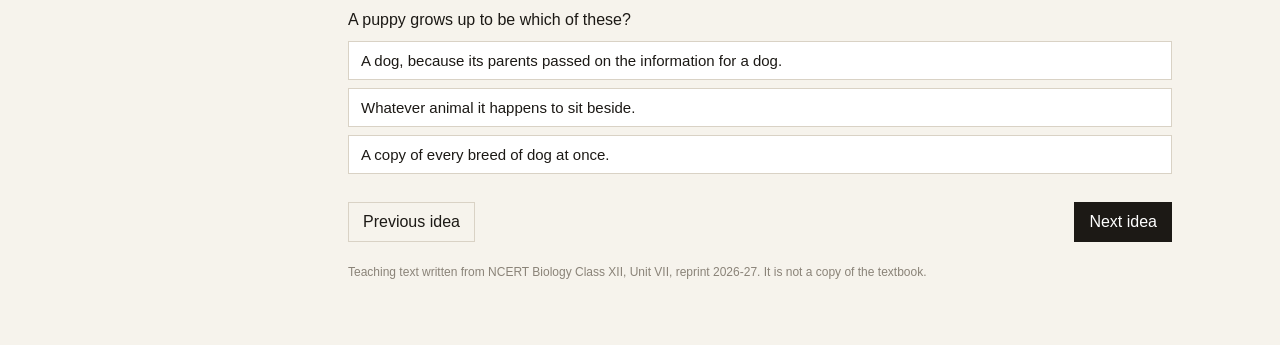
==== commit 8370c120: "Give each lesson its own short video. A lesson page showed the whole 18-minute timeline, which confu" ====
--- a/site/learn.html
+++ b/site/learn.html
@@ -4,7 +4,7 @@
   <meta charset="utf-8">
   <meta name="viewport" content="width=device-width, initial-scale=1">
   <title>Study the ideas - Genetics</title>
-  <link rel="stylesheet" href="styles.css?v=4">
+  <link rel="stylesheet" href="styles.css?v=5">
 </head>
 <body>
   <div class="app">
@@ -25,11 +25,11 @@
       <p class="source">Teaching text written from NCERT Biology Class XII, Unit VII, reprint 2026-27. It is not a copy of the textbook.</p>
     </main>
   </div>
-  <script src="lessons.js?v=4"></script>
-  <script src="onions.js?v=4"></script>
-  <script src="diagrams.js?v=4"></script>
-  <script src="exams.js?v=4"></script>
-  <script src="chapter-times.js?v=4"></script>
-  <script src="app.js?v=4"></script>
+  <script src="lessons.js?v=5"></script>
+  <script src="onions.js?v=5"></script>
+  <script src="diagrams.js?v=5"></script>
+  <script src="exams.js?v=5"></script>
+  <script src="chapter-times.js?v=5"></script>
+  <script src="app.js?v=5"></script>
 </body>
 </html>
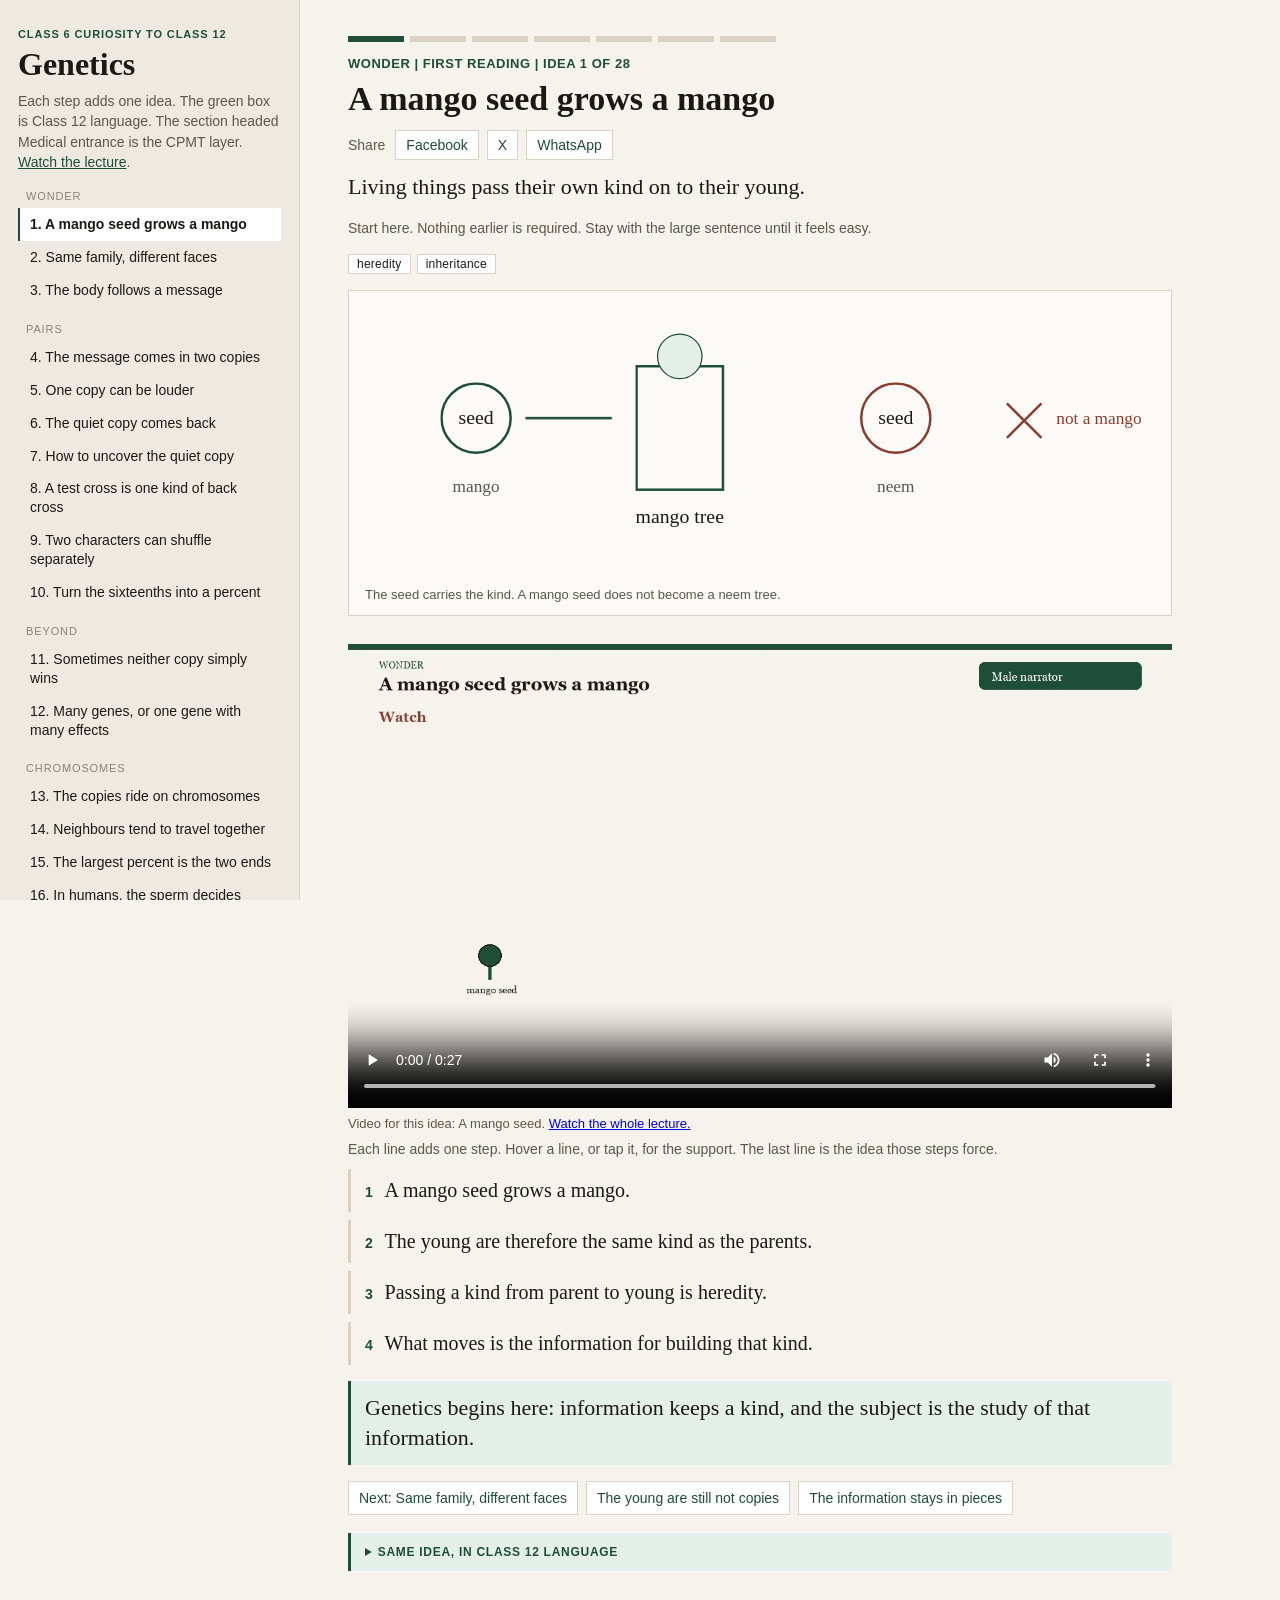
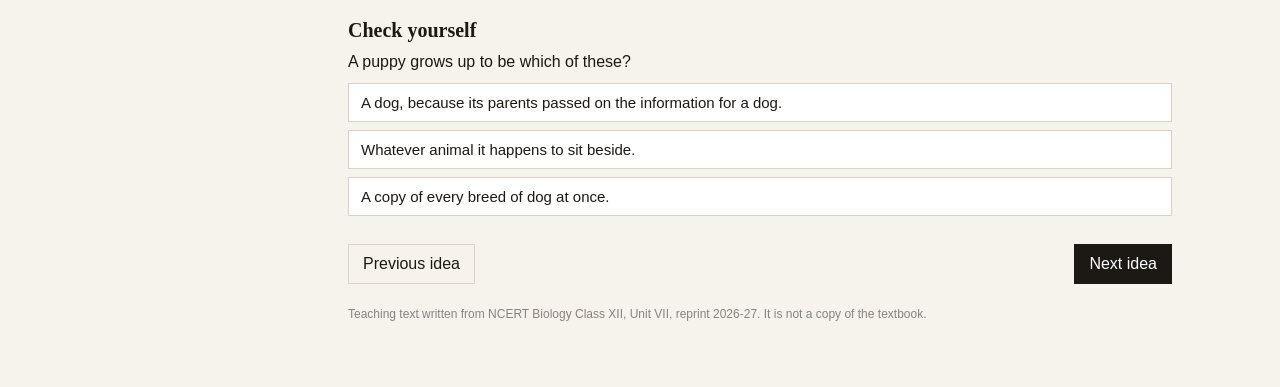
==== commit 82eb3579: "Add Facebook, X, and WhatsApp share buttons. The home page shares the lecture, and each lesson share" ====
--- a/site/learn.html
+++ b/site/learn.html
@@ -4,7 +4,13 @@
   <meta charset="utf-8">
   <meta name="viewport" content="width=device-width, initial-scale=1">
   <title>Study the ideas - Genetics</title>
-  <link rel="stylesheet" href="styles.css?v=5">
+  <meta name="description" content="Class 12 genetics in 28 short steps, each with a picture, a short video, and an exam check.">
+  <meta property="og:type" content="website">
+  <meta property="og:title" content="Study genetics one idea at a time">
+  <meta property="og:description" content="Class 12 genetics in 28 short steps, each with a picture, a short video, and an exam check.">
+  <meta property="og:url" content="https://mjaffry01.github.io/xiiGenentics-a-to-z/site/learn.html">
+  <meta name="twitter:card" content="summary">
+  <link rel="stylesheet" href="styles.css?v=6">
 </head>
 <body>
   <div class="app">
@@ -25,11 +31,12 @@
       <p class="source">Teaching text written from NCERT Biology Class XII, Unit VII, reprint 2026-27. It is not a copy of the textbook.</p>
     </main>
   </div>
-  <script src="lessons.js?v=5"></script>
-  <script src="onions.js?v=5"></script>
-  <script src="diagrams.js?v=5"></script>
-  <script src="exams.js?v=5"></script>
-  <script src="chapter-times.js?v=5"></script>
-  <script src="app.js?v=5"></script>
+  <script src="lessons.js?v=6"></script>
+  <script src="onions.js?v=6"></script>
+  <script src="diagrams.js?v=6"></script>
+  <script src="exams.js?v=6"></script>
+  <script src="chapter-times.js?v=6"></script>
+  <script src="share.js?v=6"></script>
+  <script src="app.js?v=6"></script>
 </body>
 </html>
--- a/site/styles.css
+++ b/site/styles.css
@@ -587,6 +587,24 @@
   font-size: 14px;
 }
 .jumps a:hover, .home-jump:hover { border-color: var(--accent); }
+.share {
+  display: flex;
+  flex-wrap: wrap;
+  align-items: center;
+  gap: 8px;
+  margin: 12px 0;
+  font-size: 14px;
+}
+.share span { color: var(--muted); margin-right: 2px; }
+.share a {
+  color: var(--accent);
+  text-decoration: none;
+  border: 1px solid var(--line);
+  background: #fff;
+  padding: 6px 10px;
+}
+.share a:hover { border-color: var(--accent); }
+.share a:focus-visible { outline: 2px solid var(--accent); outline-offset: 2px; }
 .home-onion { margin: 8px 0 28px; }
 .home-ring {
   display: grid;
